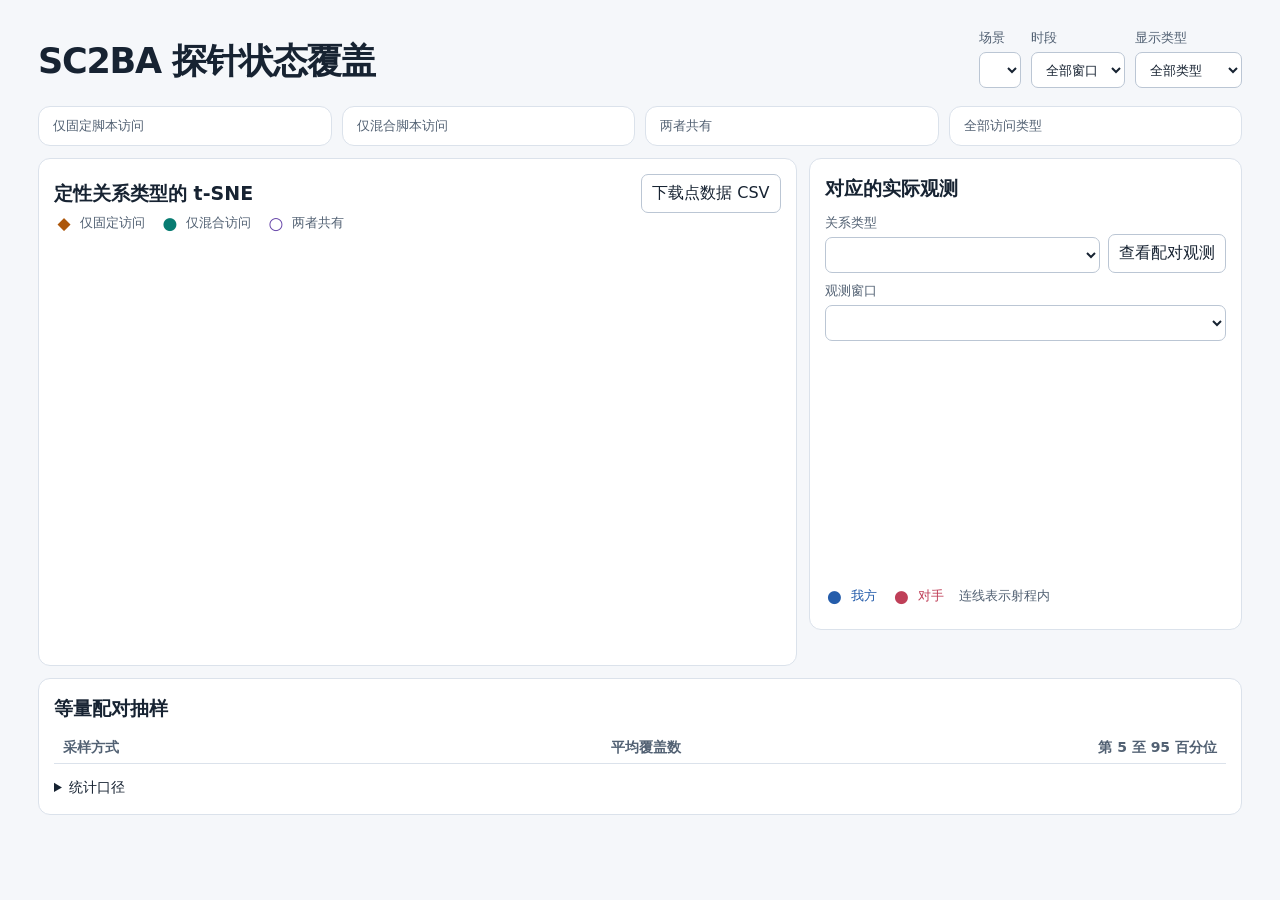
==== bch/visualization/probe_coverage.html @ b45b3603 "Visualize paired SC2BA probe coverage" ====
<!doctype html>
<html lang="zh-CN">
<head>
<meta charset="utf-8">
<meta name="viewport" content="width=device-width, initial-scale=1">
<title>SC2BA 探针状态覆盖</title>
<style>
:root {
    color-scheme: light;
    --page: #f5f7fa;
    --paper: #fff;
    --text: #172332;
    --muted: #526173;
    --line: #dbe2eb;
    --grid: #e9edf3;
    --fixed: #ad570b;
    --mixed: #087c72;
    --shared: #6645a8;
    --ally: #255dab;
    --enemy: #bf3f58;
    font-family: Inter, "Microsoft YaHei UI", system-ui, sans-serif;
}
* { box-sizing: border-box; }
body { margin: 0; background: var(--page); color: var(--text); line-height: 1.55; }
main { width: min(1320px, 100%); margin: auto; padding: 28px clamp(14px, 3vw, 38px) 36px; }
h1 { margin: 0; font-size: clamp(25px, 3.1vw, 35px); letter-spacing: -.035em; }
h2 { margin: 0; font-size: 19px; }
p { margin: 0; }
.header { display: flex; align-items: end; justify-content: space-between; gap: 16px; flex-wrap: wrap; }
.muted, .note { color: var(--muted); }
.note { font-size: 13px; }
.controls { display: flex; gap: 10px; align-items: end; flex-wrap: wrap; }
.controls label, .frame-choice { display: grid; gap: 4px; font-size: 13px; color: var(--muted); }
button, select { font: inherit; color: var(--text); background: var(--paper); }
button, select {
    padding: 6px 10px; min-height: 36px; border: 1px solid #bbc6d4; border-radius: 7px;
}
button { cursor: pointer; }
button:disabled { cursor: default; opacity: .56; }
:focus-visible { outline: 2px solid #336dbe; outline-offset: 3px; }
.numbers {
    display: grid; grid-template-columns: repeat(4, minmax(0, 1fr)); gap: 10px;
    margin: 18px 0 12px;
}
.number, .pane { background: var(--paper); border: 1px solid var(--line); border-radius: 12px; }
.number { padding: 9px 14px; }
.number strong { display: block; font-size: 24px; font-variant-numeric: tabular-nums; }
.number span { display: block; font-size: 13px; color: var(--muted); }
.number.fixed strong, .key.fixed { color: var(--fixed); }
.number.mixed strong, .key.mixed { color: var(--mixed); }
.number.shared strong, .key.shared { color: var(--shared); }
.views { display: grid; grid-template-columns: minmax(0, 1.75fr) minmax(290px, 1fr); gap: 12px; align-items: start; }
.pane { padding: 15px; min-width: 0; }
.panel-heading { display: flex; align-items: center; justify-content: space-between; flex-wrap: wrap; gap: 8px; }
svg { display: block; width: 100%; height: auto; overflow: visible; color: var(--text); }
.axis-text { fill: var(--muted); font-size: 14px; }
.field .axis-text { font-size: 12px; }
.grid { stroke: var(--grid); stroke-width: 1; }
.plot-border { fill: none; stroke: #cdd6e1; stroke-width: 1; }
.legend { display: flex; gap: 6px 15px; flex-wrap: wrap; color: var(--muted); font-size: 13px; }
.legend span { display: inline-flex; gap: 6px; align-items: center; }
.key { width: 20px; height: 17px; line-height: 17px; text-align: center; display: inline-block; font-size: 17px; }
#map-scatter { margin: 3px 0; }
.mark { cursor: pointer; }
.mark .disc { fill: currentColor; stroke: var(--paper); stroke-width: 1px; opacity: .89; }
.mark.shared .disc { fill: none; stroke: currentColor; stroke-width: 2.15px; }
.mark .focus-ring { fill: none; stroke: currentColor; opacity: 0; stroke-width: 1.3px; }
.mark:hover .focus-ring, .mark:focus-visible .focus-ring, .mark.active .focus-ring { opacity: 1; }
.mark.active .focus-ring { stroke: var(--text); stroke-width: 1.8px; }
.mark.fixed { color: var(--fixed); }
.mark.mixed { color: var(--mixed); }
.mark.shared { color: var(--shared); }
.case-tools { display: grid; grid-template-columns: minmax(0, 1fr) auto; gap: 8px; align-items: end; margin-top: 9px; }
.frame-choice { margin-top: 8px; }
.frame-choice select { max-width: 100%; }
.case-tools .frame-choice { margin-top: 0; }
.case-text { min-height: 20px; font-size: 13px; margin-top: 10px; }
.field { margin: 3px 0; }
.ally { color: var(--ally); }
.enemy { color: var(--enemy); }
.frame-meta {
    display: grid; grid-template-columns: auto minmax(0, 1fr); gap: 4px 12px;
    margin: 8px 0 0; font-size: 13px;
}
.frame-meta dt { color: var(--muted); }
.frame-meta dd { margin: 0; overflow-wrap: anywhere; }
#match { margin-top: 12px; }
#match-note { margin: 5px 0 8px; }
table { width: 100%; border-collapse: collapse; font-size: 14px; font-variant-numeric: tabular-nums; }
th, td { padding: 5px 9px; border-bottom: 1px solid var(--line); text-align: right; white-space: nowrap; }
th:first-child { text-align: left; }
thead th { font-weight: 600; color: var(--muted); }
.table-scroll { overflow-x: auto; }
details { margin-top: 13px; }
summary { cursor: pointer; font-size: 14px; }
details p { margin-top: 7px; }
@media (max-width: 900px) {
    .views { grid-template-columns: 1fr; }
    .field { max-width: 580px; margin-inline: auto; }
}
@media (max-width: 480px) {
    .numbers { grid-template-columns: repeat(2, minmax(0, 1fr)); }
    .pane { padding: 11px; }
    .case-tools { grid-template-columns: 1fr; }
}
</style>
</head>
<body>
<main>
    <header class="header">
        <div>
            <h1>SC2BA 探针状态覆盖</h1>
            <p id="subtitle" class="muted"></p>
        </div>
        <div class="controls">
            <label>场景 <select id="scene"></select></label>
            <label>时段 <select id="scope"><option value="all">全部窗口</option><option value="later">首窗之后</option></select></label>
            <label>显示类型 <select id="category"><option value="all">全部类型</option><option value="fixed">仅固定访问</option><option value="mixed">仅混合访问</option><option value="shared">两者共有</option></select></label>
        </div>
    </header>
    <section class="numbers" aria-label="档案关系类型数">
        <div class="number fixed"><strong id="fixed-count"></strong><span>仅固定脚本访问</span></div>
        <div class="number mixed"><strong id="mixed-count"></strong><span>仅混合脚本访问</span></div>
        <div class="number shared"><strong id="shared-count"></strong><span>两者共有</span></div>
        <div class="number"><strong id="union-count"></strong><span>全部访问类型</span></div>
    </section>
    <div class="views">
        <section class="pane" aria-labelledby="embedding-title">
            <div class="panel-heading">
                <h2 id="embedding-title">定性关系类型的 t-SNE</h2>
                <button type="button" id="download">下载点数据 CSV</button>
            </div>
            <div class="legend" aria-label="投影图图例">
                <span><b class="key fixed">◆</b>仅固定访问</span>
                <span><b class="key mixed">●</b>仅混合访问</span>
                <span><b class="key shared">○</b>两者共有</span>
            </div>
            <svg id="map-scatter" viewBox="0 0 760 430" role="group" aria-label="关系类型的 t-SNE 散点，支持点击每点查看观测"></svg>
            <p id="scatter-note" class="note"></p>
        </section>
        <section class="pane" aria-labelledby="frame-title">
            <h2 id="frame-title">对应的实际观测</h2>
            <div class="case-tools">
                <label class="frame-choice">关系类型 <select id="profile"></select></label>
                <button type="button" id="paired">查看配对观测</button>
            </div>
            <label class="frame-choice">观测窗口 <select id="frame"></select></label>
            <p id="case-text" class="case-text" aria-live="polite"></p>
            <svg class="field" id="unit-map" viewBox="0 0 405 211" role="img" aria-label="双方存活单位实际坐标及射程内连线"></svg>
            <div class="legend">
                <span class="ally"><b class="key">●</b>我方</span>
                <span class="enemy"><b class="key">●</b>对手</span>
                <span>连线表示射程内</span>
            </div>
            <dl id="frame-meta" class="frame-meta"></dl>
        </section>
    </div>
    <section id="match" class="pane" aria-labelledby="match-title">
        <h2 id="match-title">等量配对抽样</h2>
        <p id="match-note" class="note"></p>
        <div class="table-scroll">
            <table aria-label="同预算内访问到的去重关系类型">
                <thead><tr><th scope="col">采样方式</th><th scope="col">平均覆盖数</th><th scope="col">第 5 至 95 百分位</th></tr></thead>
                <tbody id="match-table"></tbody>
            </table>
        </div>
        <details>
            <summary>统计口径</summary>
            <p class="note">一个类型由双方存活数和 64 格关系直方图组成。对每个跨队单位对，分别标记两个方向的射程内、最近和最远，共六个二元标记，再统计各种组合出现的次数。</p>
            <p class="note">各场景分别拟合 t-SNE，输入为双方存活比例及按频率归一化的关系直方图。直方图频率开平方后缩放。时段切换沿用同一投影，颜色根据该时段的访问情况更新。</p>
            <p class="note">按开局、对手和重复编号配对。每个组合的样本预算为两种脚本可用窗口数的较小值。各条件按同配额无放回抽样，合并条件在每组尽量各取一半。区间反映当前轨迹上的抽样波动。</p>
        </details>
    </section>
</main>
<script type="application/json" id="coverage-data">__COVERAGE_DATA__</script>
<script>
"use strict";
const report = JSON.parse(document.getElementById("coverage-data").textContent);
const get = id => document.getElementById(id);
const names = Object.keys(report.scenarios);
const svgURI = "http://www.w3.org/2000/svg";
const fixed = "legacy-nearest";
const labels = { fixed: "仅固定访问", mixed: "仅混合访问", shared: "两者共有" };
const display = { [fixed]: "固定脚本", mixed: "混合脚本" };
const sceneInput = get("scene"), scopeInput = get("scope"), categoryInput = get("category");
const profileInput = get("profile"), frameInput = get("frame");
const scatter = get("map-scatter"), unitMap = get("unit-map");
let scene, profiles = [], selectedFrame;

function element(name, attr = {}, content) {
    const item = document.createElementNS(svgURI, name);
    for (const [key, value] of Object.entries(attr)) item.setAttribute(key, value);
    if (content !== undefined) item.textContent = content;
    return item;
}
function option(select, value, label) {
    const item = new Option(label, value);
    select.add(item);
}
function extent(values) {
    const a = Math.min(...values), b = Math.max(...values);
    const pad = Math.max((b - a) * .06, .5);
    return [a - pad, b + pad];
}
function gridScale(xDomain, yDomain, area, equal = false) {
    const [x0, y0, width, height] = area;
    const ranges = [xDomain[1] - xDomain[0], yDomain[1] - yDomain[0]];
    const independent = [width / ranges[0], height / ranges[1]];
    const [sx, sy] = equal ? [Math.min(...independent), Math.min(...independent)] : independent;
    const left = x0 + (width - ranges[0] * sx) / 2, top = y0 + (height - ranges[1] * sy) / 2;
    return {
        x: x => left + (x - xDomain[0]) * sx,
        y: y => top + (yDomain[1] - y) * sy,
        edges: [left, top, ranges[0] * sx, ranges[1] * sy],
    };
}
function ticks(domain, target = 5) {
    const raw = (domain[1] - domain[0]) / target;
    const scale = 10 ** Math.floor(Math.log10(raw));
    const step = [1, 2, 5, 10].find(value => value >= raw / scale) * scale;
    const start = Math.ceil(domain[0] / step) * step;
    const values = [];
    for (let value = start; value < domain[1] + step * 1e-8; value += step) {
        values.push(Math.abs(value) < 1e-8 ? 0 : Number(value.toPrecision(6)));
    }
    return values;
}
function drawGrid(svg, scale, xDomain, yDomain, xLabel, yLabel) {
    const [left, top, width, height] = scale.edges;
    const coords = element("g", { "aria-hidden": "true" });
    for (const value of ticks(xDomain)) {
        const x = scale.x(value);
        coords.append(element("line", { x1: x, y1: top, x2: x, y2: top + height, class: "grid" }),
            element("text", { x, y: top + height + 17, class: "axis-text", "text-anchor": "middle" }, value));
    }
    for (const value of ticks(yDomain)) {
        const y = scale.y(value);
        coords.append(element("line", { x1: left, y1: y, x2: left + width, y2: y, class: "grid" }),
            element("text", { x: left - 7, y: y + 4, class: "axis-text", "text-anchor": "end" }, value));
    }
    coords.append(element("rect", { x: left, y: top, width, height, class: "plot-border" }));
    coords.append(element("text", { x: left + width / 2, y: top + height + 34, class: "axis-text",
        "text-anchor": "middle" }, xLabel));
    const labelX = left - 38, labelY = top + height / 2;
    coords.append(element("text", { x: labelX, y: labelY, class: "axis-text", "text-anchor": "middle",
        transform: "rotate(-90 " + labelX + " " + labelY + ")" }, yLabel));
    svg.append(coords);
}
function activeProfiles() {
    return scene.points.flatMap((point, index) => {
        const windows = point.frames.filter(frame => scopeInput.value === "all" || scene.frames[frame].step > 0);
        if (!windows.length) return [];
        const fixedCount = windows.filter(frame => scene.frames[frame].behavior === fixed).length;
        const mixedCount = windows.length - fixedCount;
        const type = fixedCount && mixedCount ? "shared" : fixedCount ? "fixed" : "mixed";
        return [{ ...point, index, windows, fixedCount, mixedCount, type }];
    });
}
function drawScatter() {
    const area = [58, 12, 689, 376];
    const domains = [0, 1].map(index => extent(scene.points.map(point => point.xy[index])));
    const spanPerPixel = Math.max(...domains.map(([min, max], index) => (max - min) / area[index + 2]));
    const [xDomain, yDomain] = domains.map(([min, max], index) => {
        const center = (min + max) / 2, radius = spanPerPixel * area[index + 2] / 2;
        return [center - radius, center + radius];
    });
    const scale = gridScale(xDomain, yDomain, area);
    scatter.replaceChildren();
    drawGrid(scatter, scale, xDomain, yDomain, "t-SNE 1", "t-SNE 2");
    for (const point of profiles) {
        const x = scale.x(point.xy[0]), y = scale.y(point.xy[1]);
        const description = point.id + "，" + point.alive.join(" 对 ") + "，" + labels[point.type] +
            "，固定 " + point.fixedCount + " 条，混合 " + point.mixedCount + " 条";
        const mark = element("g", { class: "mark " + point.type, transform: "translate(" + x + " " + y + ")",
            tabindex: "0", role: "button", "aria-label": description, "data-index": point.index });
        mark.append(element("title", {}, description), element("circle", { r: 10.5, fill: "transparent" }),
            element("circle", { r: 8.1, class: "focus-ring" }));
        if (point.type === "fixed") {
            mark.append(element("polygon", { points: "0,-6 6,0 0,6 -6,0", class: "disc" }));
        } else {
            mark.append(element("circle", { r: point.type === "shared" ? 5.2 : 5.0, class: "disc" }));
        }
        mark.addEventListener("click", () => chooseFrame(point.windows[0]));
        mark.addEventListener("keydown", event => {
            if (event.key === "Enter" || event.key === " ") {
                event.preventDefault();
                chooseFrame(point.windows[0]);
            }
        });
        scatter.append(mark);
    }
}
function drawUnits(frame) {
    const xDomain = scene.bounds.map(point => point[0]);
    const yDomain = scene.bounds.map(point => point[1]);
    const scale = gridScale(xDomain, yDomain, [39, 8, 350, 162], true);
    unitMap.replaceChildren();
    drawGrid(unitMap, scale, xDomain, yDomain, "世界 X", "世界 Y");
    for (const [i, j] of frame.reach) {
        const [left, right] = [frame.units[0][i], frame.units[1][j]];
        unitMap.append(element("line", { x1: scale.x(left[0]), y1: scale.y(left[1]),
            x2: scale.x(right[0]), y2: scale.y(right[1]), stroke: "#8896a8", "stroke-opacity": ".48",
            "stroke-width": "1.0", "aria-hidden": "true" }));
    }
    frame.units.forEach((units, side) => units.forEach(([x, y, hp], index) => {
        const mark = element("circle", { cx: scale.x(x), cy: scale.y(y), r: 4.2,
            fill: side ? "var(--enemy)" : "var(--ally)", stroke: "white", "stroke-width": ".8" });
        mark.append(element("title", {}, (side ? "敌" : "我") + (index + 1) +
            "  HP " + hp + "  (" + x.toFixed(2) + ", " + y.toFixed(2) + ")"));
        unitMap.append(mark);
    }));
}
function chooseFrame(index) {
    const frame = scene.frames[index];
    const point = profiles.find(item => item.index === frame.point);
    if (!point || !point.windows.includes(index)) return;
    selectedFrame = index;
    profileInput.value = String(point.index);
    frameInput.replaceChildren();
    for (const value of point.windows) {
        const row = scene.frames[value];
        option(frameInput, value, display[row.behavior] + " · " + row.layout + " / " + row.opponent.toUpperCase() + " · 步 " + row.step);
    }
    frameInput.value = String(index);
    get("case-text").textContent = display[frame.behavior] + " ｜ " + frame.layout + " / " + frame.opponent.toUpperCase() +
        " ｜ 第 " + frame.step + " 步";
    get("paired").disabled = frame.paired === null;
    drawUnits(frame);
    const hp = units => units.reduce((total, unit) => total + unit[2], 0);
    const rows = [
        ["双方存活", frame.units.map(side => side.length).join(" 对 ")],
        ["双方总 HP", frame.units.map(hp).join(" / ")],
        ["射程内的跨队单位对", frame.reach.length + " / " + frame.units[0].length * frame.units[1].length],
        ["上一窗口宏动作", frame.previous ?? "开局"],
        ["本窗口分组与宏动作", frame.grouping + " / " + frame.macro],
    ];
    const meta = get("frame-meta");
    meta.replaceChildren();
    for (const [name, value] of rows) {
        const dt = document.createElement("dt"), dd = document.createElement("dd");
        dt.textContent = name;
        dd.textContent = value;
        meta.append(dt, dd);
    }
    for (const mark of scatter.querySelectorAll(".mark")) {
        mark.classList.toggle("active", Number(mark.dataset.index) === frame.point);
    }
}
function matchSummary(stats) {
    const matched = stats.matched, meta = get("match-note"), table = get("match-table");
    table.replaceChildren();
    if (!matched) {
        meta.textContent = "当前时段没有可配对的开局与对手组合。";
        return;
    }
    meta.textContent = matched.cases + " 个可配对组合 · 各条件 " + matched.windows + " 个窗口 · " +
        report.draws.toLocaleString("zh-CN") + " 次抽样";
    const rows = [
        ["固定脚本", matched.fixed], ["混合脚本", matched.mixed], ["固定及混合各约一半", matched.combined],
        ["合并减固定", matched.combined_minus_fixed],
    ];
    for (const [label, result] of rows) {
        const row = document.createElement("tr"), title = document.createElement("th");
        title.scope = "row";
        title.textContent = label;
        row.append(title);
        for (const text of [result.mean.toFixed(2), result.p05 + " 至 " + result.p95]) {
            const cell = document.createElement("td");
            cell.textContent = text;
            row.append(cell);
        }
        table.append(row);
    }
}
function render(preferred) {
    scene = report.scenarios[sceneInput.value];
    const stats = scene.scopes[scopeInput.value];
    profiles = activeProfiles().filter(point => categoryInput.value === "all" || point.type === categoryInput.value);
    get("subtitle").textContent = "固定与混合脚本的访问记录 · " + stats.fixed_windows + " 条固定窗口 / " +
        stats.mixed_windows + " 条混合窗口";
    get("fixed-count").textContent = stats.fixed_only;
    get("mixed-count").textContent = stats.mixed_only;
    get("shared-count").textContent = stats.shared;
    get("union-count").textContent = stats.union;
    drawScatter();
    profileInput.replaceChildren();
    for (const point of profiles) option(profileInput, point.index, point.id + " · " + labels[point.type]);
    get("scatter-note").textContent = "每点一种关系类型 · 当前显示 " + profiles.length + " / " + stats.union + " 种";
    profileInput.disabled = frameInput.disabled = get("download").disabled = !profiles.length;
    const chosen = preferred ?? scene.example;
    const contains = profiles.some(point => point.windows.includes(chosen));
    if (profiles.length) {
        chooseFrame(contains ? chosen : profiles[0].windows[0]);
    } else {
        selectedFrame = undefined;
        frameInput.replaceChildren();
        unitMap.replaceChildren();
        get("frame-meta").replaceChildren();
        get("case-text").textContent = "当前筛选没有观测。";
        get("paired").disabled = true;
    }
    matchSummary(stats);
}
function download() {
    const columns = ["scenario", "scope", "profile", "type", "t_sne_1", "t_sne_2", "friendly_alive",
        "enemy_alive", "fixed_windows", "mixed_windows", "relation_histogram"];
    function csvCell(value) {
        return '"' + String(value).replaceAll('"', '""') + '"';
    }
    const rows = profiles.map(point => [sceneInput.value, scopeInput.value, point.id, point.type, ...point.xy,
        ...point.alive, point.fixedCount, point.mixedCount, JSON.stringify(Object.fromEntries(point.histogram))]);
    const content = [columns, ...rows].map(row => row.map(csvCell).join(",")).join("\r\n");
    const url = URL.createObjectURL(new Blob(["\uFEFF", content], { type: "text/csv;charset=utf-8" }));
    const link = document.createElement("a");
    link.href = url;
    link.download = "probe-profiles-" + sceneInput.value + "-" + scopeInput.value + ".csv";
    link.click();
    setTimeout(() => URL.revokeObjectURL(url), 1000);
}

for (const name of names) option(sceneInput, name, name);
sceneInput.addEventListener("change", () => render());
scopeInput.addEventListener("change", () => render(selectedFrame));
categoryInput.addEventListener("change", () => render(selectedFrame));
profileInput.addEventListener("change", () => chooseFrame(profiles.find(point => point.index === Number(profileInput.value)).windows[0]));
frameInput.addEventListener("change", () => chooseFrame(Number(frameInput.value)));
get("paired").addEventListener("click", () => {
    const target = scene.frames[selectedFrame].paired;
    if (!profiles.some(point => point.windows.includes(target))) {
        categoryInput.value = "all";
        render(target);
    } else {
        chooseFrame(target);
    }
});
get("download").addEventListener("click", download);
render();
</script>
</body>
</html>
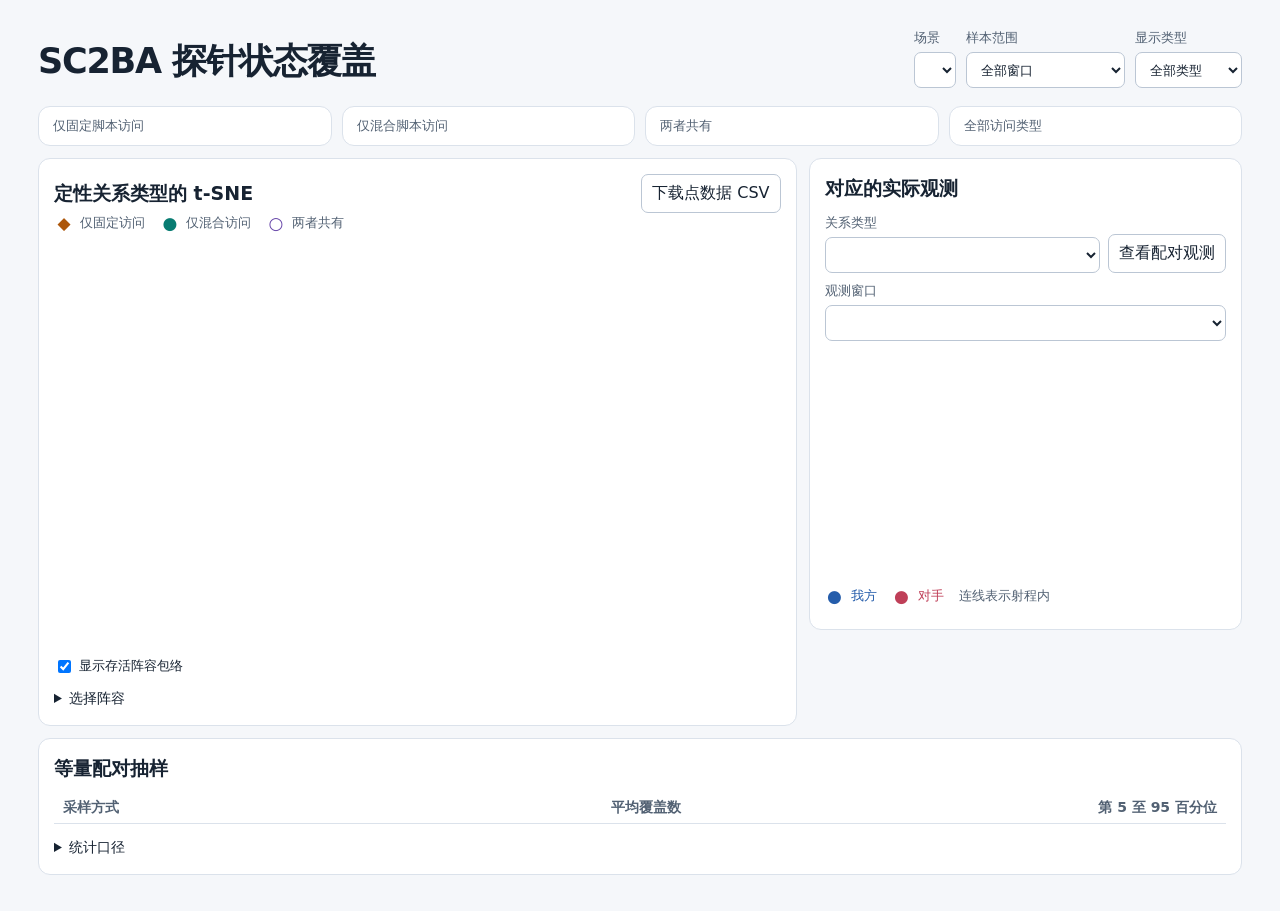
==== commit 9e7df5ea: "Compare CNN and BK-tree distances in SC2BA probe projections" ====
--- a/bch/visualization/probe_coverage.html
+++ b/bch/visualization/probe_coverage.html
@@ -21,6 +21,7 @@
     font-family: Inter, "Microsoft YaHei UI", system-ui, sans-serif;
 }
 * { box-sizing: border-box; }
+[hidden] { display: none !important; }
 body { margin: 0; background: var(--page); color: var(--text); line-height: 1.55; }
 main { width: min(1320px, 100%); margin: auto; padding: 28px clamp(14px, 3vw, 38px) 36px; }
 h1 { margin: 0; font-size: clamp(25px, 3.1vw, 35px); letter-spacing: -.035em; }
@@ -31,11 +32,12 @@
 .note { font-size: 13px; }
 .controls { display: flex; gap: 10px; align-items: end; flex-wrap: wrap; }
 .controls label, .frame-choice { display: grid; gap: 4px; font-size: 13px; color: var(--muted); }
-button, select { font: inherit; color: var(--text); background: var(--paper); }
-button, select {
+button, select, .jump { font: inherit; color: var(--text); background: var(--paper); }
+button, select, .jump {
     padding: 6px 10px; min-height: 36px; border: 1px solid #bbc6d4; border-radius: 7px;
 }
 button { cursor: pointer; }
+.jump { align-self: end; display: inline-flex; align-items: center; text-decoration: none; font-size: 13px; }
 button:disabled { cursor: default; opacity: .56; }
 :focus-visible { outline: 2px solid #336dbe; outline-offset: 3px; }
 .numbers {
@@ -86,6 +88,20 @@
 .frame-meta dd { margin: 0; overflow-wrap: anywhere; }
 #match { margin-top: 12px; }
 #match-note { margin: 5px 0 8px; }
+.layer-options { margin-top: 9px; display: grid; gap: 6px; }
+.layer-options details { margin-top: 0; }
+.layer-options label { display: inline-flex; gap: 5px; align-items: center; font-size: 13px; }
+.roster-options { display: flex; flex-wrap: wrap; gap: 6px 15px; padding-top: 5px; }
+.roster-key { display: inline-block; width: 16px; height: 10px; border: 1.5px solid; border-radius: 3px; }
+.hull-shape { fill-opacity: .105; stroke-opacity: .78; stroke-width: 1.5; pointer-events: none; }
+#representations { margin-top: 12px; scroll-margin-top: 10px; }
+.comparison-grid { display: grid; grid-template-columns: repeat(2,minmax(0, 1fr)); gap: 12px; margin: 10px 0; }
+.comparison-grid .pane { padding: 10px; }
+.comparison-grid h3 { font-size: 16px; margin: 0; }
+.comparison-grid label { display: inline-flex; gap: 7px; align-items: center; font-size: 13px; }
+.comparison-grid .note { margin-top: 3px; }
+.comparison-notes { display: grid; gap: 6px; }
+#roster-metrics { margin-top: 10px; }
 table { width: 100%; border-collapse: collapse; font-size: 14px; font-variant-numeric: tabular-nums; }
 th, td { padding: 5px 9px; border-bottom: 1px solid var(--line); text-align: right; white-space: nowrap; }
 th:first-child { text-align: left; }
@@ -98,6 +114,9 @@
     .views { grid-template-columns: 1fr; }
     .field { max-width: 580px; margin-inline: auto; }
 }
+@media (max-width: 700px) {
+    .comparison-grid { grid-template-columns: 1fr; }
+}
 @media (max-width: 480px) {
     .numbers { grid-template-columns: repeat(2, minmax(0, 1fr)); }
     .pane { padding: 11px; }
@@ -114,8 +133,9 @@
         </div>
         <div class="controls">
             <label>场景 <select id="scene"></select></label>
-            <label>时段 <select id="scope"><option value="all">全部窗口</option><option value="later">首窗之后</option></select></label>
+            <label>样本范围 <select id="scope"><option value="all">全部窗口</option><option value="later">首窗之后</option><option value="test">留出布局</option><option value="test-later">留出布局 · 首窗之后</option></select></label>
             <label>显示类型 <select id="category"><option value="all">全部类型</option><option value="fixed">仅固定访问</option><option value="mixed">仅混合访问</option><option value="shared">两者共有</option></select></label>
+            <a class="jump" id="comparison-link" href="#representations" hidden>比较 CNN 与 BK-tree</a>
         </div>
     </header>
     <section class="numbers" aria-label="档案关系类型数">
@@ -137,6 +157,15 @@
             </div>
             <svg id="map-scatter" viewBox="0 0 760 430" role="group" aria-label="关系类型的 t-SNE 散点，支持点击每点查看观测"></svg>
             <p id="scatter-note" class="note"></p>
+            <div class="layer-options">
+                <label><input type="checkbox" id="show-hulls" checked>显示存活阵容包络</label>
+                <div class="legend" id="hull-legend" aria-label="阵容包络图例"></div>
+                <details>
+                    <summary>选择阵容</summary>
+                    <div class="roster-options" id="roster-options"></div>
+                    <p class="note">包络使用当前可见点。两个点用线段，一个点用空心轮廓。</p>
+                </details>
+            </div>
         </section>
         <section class="pane" aria-labelledby="frame-title">
             <h2 id="frame-title">对应的实际观测</h2>
@@ -155,6 +184,55 @@
             <dl id="frame-meta" class="frame-meta"></dl>
         </section>
     </div>
+    <section class="pane" id="representations" aria-labelledby="comparison-title" hidden>
+        <h2 id="comparison-title">同一观测在 CNN 与 BK-tree 距离中的位置</h2>
+        <p id="cnn-training" class="note"></p>
+        <div class="comparison-grid">
+            <div class="pane">
+                <h3>IM-grid CNN · 连续嵌入</h3>
+                <p id="cnn-distance-description" class="note"></p>
+                <svg class="comparison-plot" id="cnn-plot" viewBox="0 0 760 430" role="group" aria-label="CNN 同帧投影"></svg>
+            </div>
+            <div class="pane">
+                <div class="panel-heading">
+                    <h3>BK-tree · 预计算距离</h3>
+                    <label>距离 <select id="bk-distance"><option value="bk-position">一级位置</option><option value="bk-health">二级血量</option></select></label>
+                </div>
+                <p id="bk-description" class="note"></p>
+                <svg class="comparison-plot" id="bk-plot" viewBox="0 0 760 430" role="group" aria-label="BK-tree 距离同帧投影"></svg>
+            </div>
+        </div>
+        <div class="comparison-notes">
+            <p id="comparison-frame" class="note" aria-live="polite"></p>
+            <p class="note">每点一个探针窗口。菱形是固定脚本，实心圆是混合脚本。点击任一图，两图同步高亮同一窗口。</p>
+            <p id="agreement-note" class="note"></p>
+        </div>
+        <div class="table-scroll">
+            <table aria-label="CNN 与 BK-tree 近邻和距离排序一致性">
+                <thead><tr>
+                    <th scope="col">与 CNN 对比</th><th scope="col">原空间 Spearman ρ</th>
+                    <th scope="col">原空间近邻重合</th><th scope="col">投影后近邻重合</th>
+                    <th scope="col">同阵容 ρ</th><th scope="col">同阵容近邻重合</th>
+                </tr></thead>
+                <tbody id="agreement-body"></tbody>
+            </table>
+        </div>
+        <div class="table-scroll" id="roster-metrics">
+            <table aria-label="各距离下近邻中相同存活阵容占比">
+                <thead><tr>
+                    <th scope="col">原空间</th><th scope="col">定性关系</th><th scope="col">CNN</th>
+                    <th scope="col">BK-tree 位置</th><th scope="col">BK-tree 血量</th><th scope="col">随机近邻</th>
+                </tr></thead>
+                <tbody id="roster-body"></tbody>
+            </table>
+        </div>
+        <details>
+            <summary>距离、近邻和阵容的口径</summary>
+            <p class="note">原 HRL-IM/CBS 的 BK-tree 先按双方单位的位置匹配代价用阈值 1.0 查询，再在一级簇内按这些配对单位的 HP 差用阈值 0.5 细分。两图分别用连续距离矩阵做 t-SNE。一级位置距离对每个未配对单位加 1，二级使用归一化 HP 差。跨簇的二级距离用于查看其整体结构。</p>
+            <p class="note">一致性按相同窗口的距离排序和 5 个最近邻计算。距离并列时等概率分配名额。同阵容结果只在双方存活数都相同的窗口之间比较。近邻不足 5 个的窗口无法参与同阵容 5-NN 统计。</p>
+            <p class="note">投影以每张地图的所有窗口拟合，切换时段只过滤显示。颜色筛选作用于散点。定量指标始终用选定地图与时段的全部窗口重算。</p>
+        </details>
+    </section>
     <section id="match" class="pane" aria-labelledby="match-title">
         <h2 id="match-title">等量配对抽样</h2>
         <p id="match-note" class="note"></p>
@@ -167,7 +245,7 @@
         <details>
             <summary>统计口径</summary>
             <p class="note">一个类型由双方存活数和 64 格关系直方图组成。对每个跨队单位对，分别标记两个方向的射程内、最近和最远，共六个二元标记，再统计各种组合出现的次数。</p>
-            <p class="note">各场景分别拟合 t-SNE，输入为双方存活比例及按频率归一化的关系直方图。直方图频率开平方后缩放。时段切换沿用同一投影，颜色根据该时段的访问情况更新。</p>
+            <p class="note">定性关系图沿用上一版的输入，使用双方存活比例与关系频率平方根。各场景分别投影，每点一种去重后的关系类型。时段切换沿用同一投影，颜色根据该时段的访问情况更新。</p>
             <p class="note">按开局、对手和重复编号配对。每个组合的样本预算为两种脚本可用窗口数的较小值。各条件按同配额无放回抽样，合并条件在每组尽量各取一半。区间反映当前轨迹上的抽样波动。</p>
         </details>
     </section>
@@ -185,7 +263,12 @@
 const sceneInput = get("scene"), scopeInput = get("scope"), categoryInput = get("category");
 const profileInput = get("profile"), frameInput = get("frame");
 const scatter = get("map-scatter"), unitMap = get("unit-map");
+const cnnPlot = get("cnn-plot"), bkPlot = get("bk-plot"), bkDistance = get("bk-distance");
+const hullToggle = get("show-hulls");
+const rosterSelections = new Map();
+const rosterPalette = ["#3876b4", "#af4485", "#917000", "#27874e", "#98523f", "#6858a8", "#297f89"];
 let scene, profiles = [], selectedFrame;
+let rosterColors;
 
 function element(name, attr = {}, content) {
     const item = document.createElementNS(svgURI, name);
@@ -247,8 +330,12 @@
     svg.append(coords);
 }
 function activeProfiles() {
+    const scope = scopeInput.value;
     return scene.points.flatMap((point, index) => {
-        const windows = point.frames.filter(frame => scopeInput.value === "all" || scene.frames[frame].step > 0);
+        const windows = point.frames.filter(frame => {
+            const row = scene.frames[frame];
+            return (!scope.startsWith("test") || row.split === "test") && (!scope.endsWith("later") || row.step > 0);
+        });
         if (!windows.length) return [];
         const fixedCount = windows.filter(frame => scene.frames[frame].behavior === fixed).length;
         const mixedCount = windows.length - fixedCount;
@@ -256,39 +343,174 @@
         return [{ ...point, index, windows, fixedCount, mixedCount, type }];
     });
 }
-function drawScatter() {
+function rosterLabel(point) { return point.alive.join("v"); }
+
+function hullVertices(points) {
+    const unique = Array.from(new Map(points.map(point => [point.join(","), point])).values());
+    unique.sort((a, b) => a[0] - b[0] || a[1] - b[1]);
+    if (unique.length <= 2) return unique;
+    const turn = (a, b, c) => (b[0] - a[0]) * (c[1] - a[1]) - (b[1] - a[1]) * (c[0] - a[0]);
+    function half(sorted) {
+        const vertices = [];
+        for (const point of sorted) {
+            while (vertices.length >= 2 && turn(vertices[vertices.length - 2], vertices[vertices.length - 1], point) <= 1e-8) {
+                vertices.pop();
+            }
+            vertices.push(point);
+        }
+        return vertices.slice(0, -1);
+    }
+    return [...half(unique), ...half(unique.slice().reverse())];
+}
+
+function drawHulls(svg, points, scale) {
+    if (!hullToggle.checked) return;
+    const selected = rosterSelections.get(sceneInput.value);
+    const grouped = new Map();
+    for (const point of points) {
+        if (!selected.has(point.roster)) continue;
+        if (!grouped.has(point.roster)) grouped.set(point.roster, []);
+        grouped.get(point.roster).push([scale.x(point.xy[0]), scale.y(point.xy[1])]);
+    }
+    for (const [name, members] of grouped) {
+        const hull = hullVertices(members), color = rosterColors.get(name);
+        const sharedAttr = { class: "hull-shape", stroke: color, "data-roster": name, "aria-hidden": "true" };
+        if (hull.length > 2) {
+            svg.append(element("polygon", { ...sharedAttr, points: hull.map(point => point.join(",")).join(" "), fill: color }));
+        } else if (hull.length === 2) {
+            svg.append(element("line", { ...sharedAttr, x1: hull[0][0], y1: hull[0][1], x2: hull[1][0],
+                y2: hull[1][1], "stroke-dasharray": "4 3" }));
+        } else {
+            svg.append(element("circle", { ...sharedAttr, cx: hull[0][0], cy: hull[0][1], r: 9, fill: "none" }));
+        }
+    }
+}
+
+function renderRosterOptions() {
+    const full = new Map();
+    for (const point of scene.points) {
+        const name = rosterLabel(point);
+        full.set(name, (full.get(name) ?? 0) + point.frames.length);
+    }
+    const sorted = Array.from(full.keys()).sort((a, b) => full.get(b) - full.get(a) || a.localeCompare(b));
+    const map = sceneInput.value;
+    const defaults = (map === "3m" ? ["3v3", "3v2", "2v3", "3v1"] : sorted.slice(0, 5)).filter(name => full.has(name));
+    const colorOrder = [...new Set([...defaults, ...sorted])];
+    rosterColors = new Map(colorOrder.map((name, i) => [name,
+        rosterPalette[i] ?? "hsl(" + ((i * 137.5) % 360) + " 52% 44%)"]));
+    if (!rosterSelections.has(map)) {
+        rosterSelections.set(map, new Set(defaults));
+    }
+    const selected = rosterSelections.get(map);
+    const counts = new Map();
+    for (const point of profiles) {
+        const name = rosterLabel(point);
+        counts.set(name, (counts.get(name) ?? 0) + 1);
+    }
+    const options = get("roster-options");
+    options.replaceChildren();
+    for (const name of sorted) {
+        const label = document.createElement("label");
+        const field = document.createElement("input");
+        field.type = "checkbox";
+        field.checked = selected.has(name);
+        field.addEventListener("change", () => {
+            if (field.checked) selected.add(name);
+            else selected.delete(name);
+            renderHullLegend();
+            redrawPlots();
+        });
+        label.append(field, name + " · " + (counts.get(name) ?? 0) + " 种");
+        options.append(label);
+    }
+    renderHullLegend();
+}
+
+function renderHullLegend() {
+    const legend = get("hull-legend");
+    legend.replaceChildren();
+    if (!hullToggle.checked) return;
+    const active = new Set(profiles.map(rosterLabel));
+    for (const name of rosterSelections.get(sceneInput.value)) {
+        if (!active.has(name)) continue;
+        const item = document.createElement("span"), key = document.createElement("b");
+        key.className = "roster-key";
+        key.style.color = rosterColors.get(name);
+        key.style.background = "color-mix(in srgb, " + rosterColors.get(name) + " 12%, transparent)";
+        key.setAttribute("aria-hidden", "true");
+        item.append(key, name);
+        legend.append(item);
+    }
+}
+
+function drawProjection(svg, points, population, rawFrames = false) {
     const area = [58, 12, 689, 376];
-    const domains = [0, 1].map(index => extent(scene.points.map(point => point.xy[index])));
+    const domains = [0, 1].map(index => extent(population.map(xy => xy[index])));
     const spanPerPixel = Math.max(...domains.map(([min, max], index) => (max - min) / area[index + 2]));
     const [xDomain, yDomain] = domains.map(([min, max], index) => {
         const center = (min + max) / 2, radius = spanPerPixel * area[index + 2] / 2;
         return [center - radius, center + radius];
     });
     const scale = gridScale(xDomain, yDomain, area);
-    scatter.replaceChildren();
-    drawGrid(scatter, scale, xDomain, yDomain, "t-SNE 1", "t-SNE 2");
-    for (const point of profiles) {
+    svg.replaceChildren();
+    drawGrid(svg, scale, xDomain, yDomain, "t-SNE 1", "t-SNE 2");
+    drawHulls(svg, points, scale);
+    const size = rawFrames ? .75 : 1;
+    for (const point of points) {
         const x = scale.x(point.xy[0]), y = scale.y(point.xy[1]);
-        const description = point.id + "，" + point.alive.join(" 对 ") + "，" + labels[point.type] +
-            "，固定 " + point.fixedCount + " 条，混合 " + point.mixedCount + " 条";
         const mark = element("g", { class: "mark " + point.type, transform: "translate(" + x + " " + y + ")",
-            tabindex: "0", role: "button", "aria-label": description, "data-index": point.index });
-        mark.append(element("title", {}, description), element("circle", { r: 10.5, fill: "transparent" }),
+            tabindex: "0", role: "button", "aria-label": point.description, "data-index": point.index });
+        mark.append(element("title", {}, point.description), element("circle", { r: 10.5 * size, fill: "transparent" }),
             element("circle", { r: 8.1, class: "focus-ring" }));
         if (point.type === "fixed") {
-            mark.append(element("polygon", { points: "0,-6 6,0 0,6 -6,0", class: "disc" }));
+            const r = 6 * size;
+            mark.append(element("polygon", { points: "0,-" + r + " " + r + ",0 0," + r + " -" + r + ",0", class: "disc" }));
         } else {
-            mark.append(element("circle", { r: point.type === "shared" ? 5.2 : 5.0, class: "disc" }));
+            mark.append(element("circle", { r: point.type === "shared" ? 5.2 : 5.0 * size, class: "disc" }));
         }
-        mark.addEventListener("click", () => chooseFrame(point.windows[0]));
+        mark.addEventListener("click", () => chooseFrame(point.frame));
         mark.addEventListener("keydown", event => {
             if (event.key === "Enter" || event.key === " ") {
                 event.preventDefault();
-                chooseFrame(point.windows[0]);
+                chooseFrame(point.frame);
             }
         });
-        scatter.append(mark);
-    }
+        svg.append(mark);
+    }
+}
+
+function activeMarks() {
+    if (selectedFrame === undefined) return;
+    const selection = scene.frames[selectedFrame];
+    for (const [svg, index] of [[scatter, selection.point], [cnnPlot, selectedFrame], [bkPlot, selectedFrame]]) {
+        for (const mark of svg.querySelectorAll(".mark")) mark.classList.toggle("active", Number(mark.dataset.index) === index);
+    }
+}
+
+function redrawPlots() {
+    const points = profiles.map(point => ({
+        ...point, roster: rosterLabel(point), frame: point.windows[0],
+        description: point.id + "，" + rosterLabel(point) + "，" + labels[point.type] +
+            "，固定 " + point.fixedCount + " 条，混合 " + point.mixedCount + " 条",
+    }));
+    drawProjection(scatter, points, scene.points.map(point => point.xy));
+    if (scene.comparison) {
+        for (const [svg, method] of [[cnnPlot, "cnn"], [bkPlot, bkDistance.value]]) {
+            const xy = scene.comparison.coordinates[method];
+            const frames = points.flatMap(point => point.windows.map(index => {
+                const frame = scene.frames[index];
+                return { index, frame: index, xy: xy[index], roster: point.roster,
+                    type: frame.behavior === fixed ? "fixed" : "mixed",
+                    description: point.roster + "，" + display[frame.behavior] + "，" + frame.layout + " / " +
+                        frame.opponent.toUpperCase() + "，第 " + frame.step + " 步" };
+            }));
+            drawProjection(svg, frames, xy, true);
+        }
+        get("bk-description").textContent = bkDistance.value === "bk-position"
+            ? "一级位置匹配代价，包含未配对单位的补位成本"
+            : "二级 HP 差，比较按位置匹配的单位";
+    }
+    activeMarks();
 }
 function drawUnits(frame) {
     const xDomain = scene.bounds.map(point => point[0]);
@@ -324,6 +546,7 @@
     frameInput.value = String(index);
     get("case-text").textContent = display[frame.behavior] + " ｜ " + frame.layout + " / " + frame.opponent.toUpperCase() +
         " ｜ 第 " + frame.step + " 步";
+    get("comparison-frame").textContent = "当前观测  " + get("case-text").textContent + " ｜ " + rosterLabel(point);
     get("paired").disabled = frame.paired === null;
     drawUnits(frame);
     const hp = units => units.reduce((total, unit) => total + unit[2], 0);
@@ -342,10 +565,56 @@
         dd.textContent = value;
         meta.append(dt, dd);
     }
-    for (const mark of scatter.querySelectorAll(".mark")) {
-        mark.classList.toggle("active", Number(mark.dataset.index) === frame.point);
-    }
-}
+    activeMarks();
+}
+
+function tableRow(table, label, values) {
+    const row = document.createElement("tr"), title = document.createElement("th");
+    title.scope = "row";
+    title.textContent = label;
+    row.append(title);
+    for (const text of values) {
+        const cell = document.createElement("td");
+        cell.textContent = text;
+        row.append(cell);
+    }
+    table.append(row);
+}
+
+function agreementSummary() {
+    const comparison = scene.comparison;
+    get("representations").hidden = get("comparison-link").hidden = !comparison;
+    if (!comparison) return;
+    const cnn = comparison.cnn;
+    const counts = cnn.sample_counts;
+    get("cnn-training").textContent = "按地图训练 · " + cnn.epochs + " 轮预算 · 验证最优第 " + cnn.best_epoch +
+        " 轮 · 训练 / 验证 / 留出窗口 " + [counts.train, counts.validation, counts.test].join(" / ");
+    get("cnn-distance-description").textContent = "标准化的 " + cnn.latent_dim + " 维嵌入使用欧氏距离";
+    const stats = comparison.agreement[scopeInput.value];
+    const table = get("agreement-body"), roster = get("roster-body");
+    table.replaceChildren();
+    roster.replaceChildren();
+    if (!stats) {
+        get("agreement-note").textContent = "当前范围的窗口不足以计算距离一致性。";
+        return;
+    }
+    const percent = value => value === null ? "—" : (100 * value).toFixed(1) + "%";
+    const coefficient = value => value === null ? "—" : value.toFixed(3);
+    const within = stats.same_roster_anchors
+        ? " · 同阵容近邻统计 " + stats.same_roster_anchors + " 个窗口，随机基线 " + percent(stats.within_roster_random_overlap)
+        : " · 当前范围的同阵容样本不足以计算组内近邻重合";
+    get("agreement-note").textContent = stats.frames + " 个窗口 · " + stats.pairs.toLocaleString("zh-CN") +
+        " 个距离对 · " + stats.neighbors + "-NN 随机重合基线 " + percent(stats.random_overlap) + within;
+    for (const [method, label] of [["bk-position", "BK-tree 一级位置"], ["bk-health", "BK-tree 二级血量"]]) {
+        const row = stats.comparisons[method];
+        tableRow(table, label, [coefficient(row.spearman), percent(row.neighbor_overlap), percent(row.projected_overlap),
+            coefficient(row.same_roster_spearman), percent(row.same_roster_neighbor_overlap)]);
+    }
+    const rate = stats.roster_purity;
+    tableRow(roster, stats.neighbors + "-NN 同阵容率",
+        [rate.relation, rate.cnn, rate["bk-position"], rate["bk-health"], stats.roster_chance].map(percent));
+}
+
 function matchSummary(stats) {
     const matched = stats.matched, meta = get("match-note"), table = get("match-table");
     table.replaceChildren();
@@ -360,20 +629,12 @@
         ["合并减固定", matched.combined_minus_fixed],
     ];
     for (const [label, result] of rows) {
-        const row = document.createElement("tr"), title = document.createElement("th");
-        title.scope = "row";
-        title.textContent = label;
-        row.append(title);
-        for (const text of [result.mean.toFixed(2), result.p05 + " 至 " + result.p95]) {
-            const cell = document.createElement("td");
-            cell.textContent = text;
-            row.append(cell);
-        }
-        table.append(row);
+        tableRow(table, label, [result.mean.toFixed(2), result.p05 + " 至 " + result.p95]);
     }
 }
 function render(preferred) {
     scene = report.scenarios[sceneInput.value];
+    selectedFrame = undefined;
     const stats = scene.scopes[scopeInput.value];
     profiles = activeProfiles().filter(point => categoryInput.value === "all" || point.type === categoryInput.value);
     get("subtitle").textContent = "固定与混合脚本的访问记录 · " + stats.fixed_windows + " 条固定窗口 / " +
@@ -382,7 +643,9 @@
     get("mixed-count").textContent = stats.mixed_only;
     get("shared-count").textContent = stats.shared;
     get("union-count").textContent = stats.union;
-    drawScatter();
+    agreementSummary();
+    renderRosterOptions();
+    redrawPlots();
     profileInput.replaceChildren();
     for (const point of profiles) option(profileInput, point.index, point.id + " · " + labels[point.type]);
     get("scatter-note").textContent = "每点一种关系类型 · 当前显示 " + profiles.length + " / " + stats.union + " 种";
@@ -397,6 +660,7 @@
         unitMap.replaceChildren();
         get("frame-meta").replaceChildren();
         get("case-text").textContent = "当前筛选没有观测。";
+        get("comparison-frame").textContent = "";
         get("paired").disabled = true;
     }
     matchSummary(stats);
@@ -434,6 +698,8 @@
     }
 });
 get("download").addEventListener("click", download);
+hullToggle.addEventListener("change", () => { renderHullLegend(); redrawPlots(); });
+bkDistance.addEventListener("change", redrawPlots);
 render();
 </script>
 </body>
